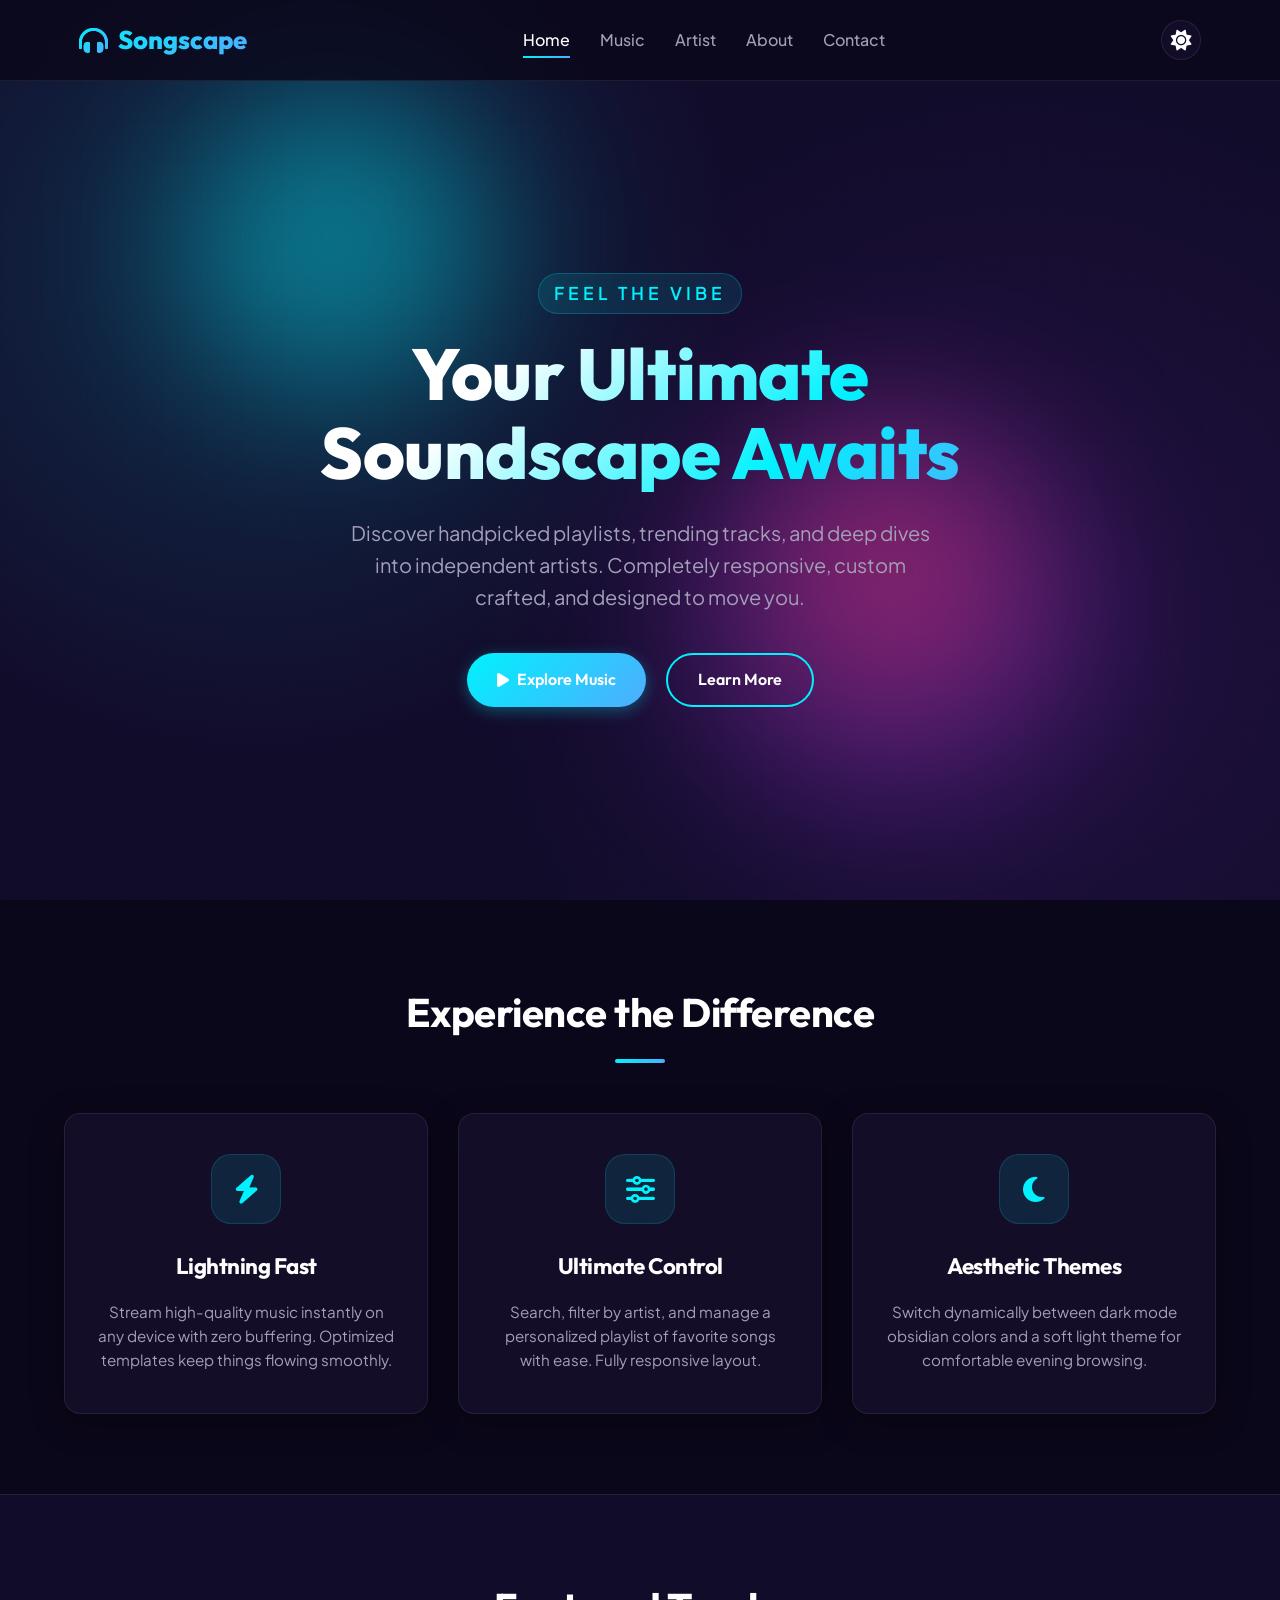
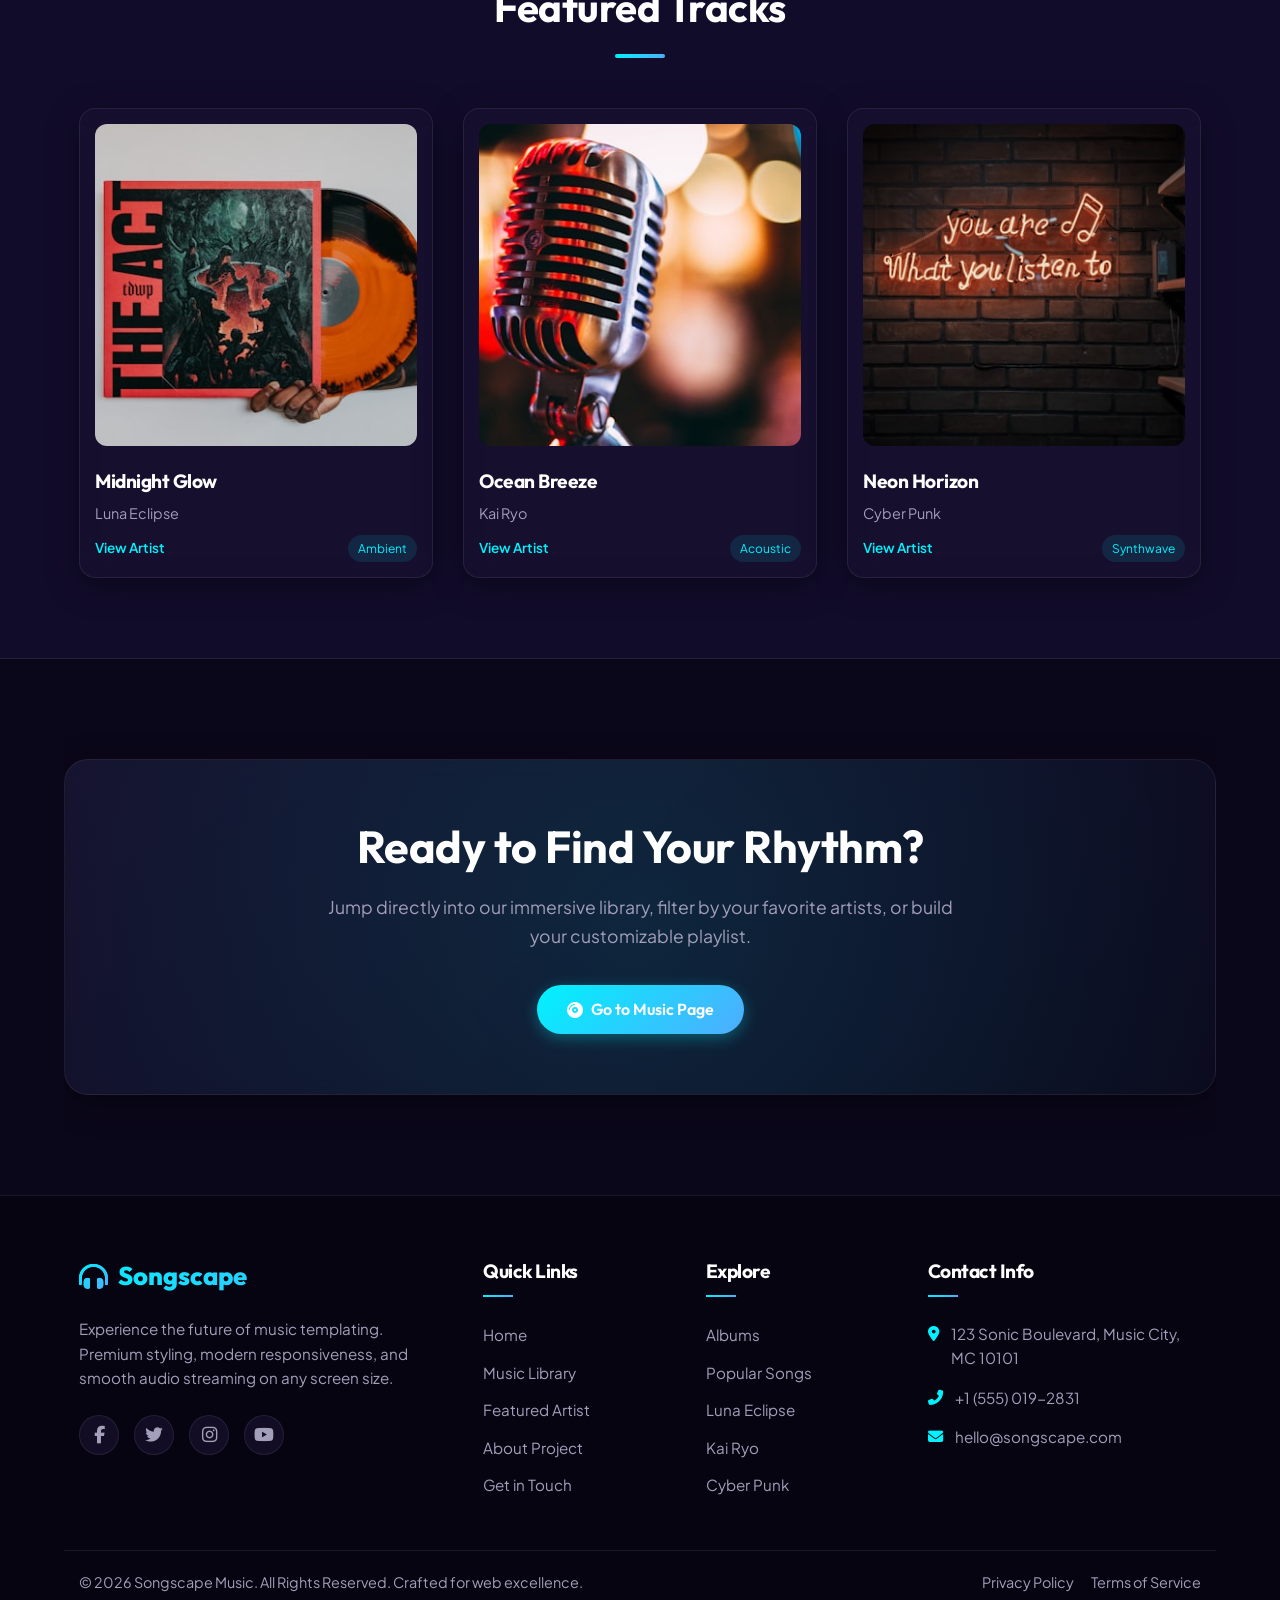
==== index.html @ e4492eaf "Initial Music Website" ====
<!DOCTYPE html>
<html lang="en" data-theme="dark">
<head>
    <meta charset="UTF-8">
    <meta name="viewport" content="width=device-width, initial-scale=1.0">
    <meta name="description" content="Welcome to Songscape - A premium responsive music website template. Explore popular songs, album details, and artist bios.">
    <title>Songscape - Discover Your Sound</title>
    <!-- Font Awesome for Icons -->
    <link rel="stylesheet" href="https://cdnjs.cloudflare.com/ajax/libs/font-awesome/6.4.0/css/all.min.css">
    <!-- Global CSS -->
    <link rel="stylesheet" href="css/style.css">
    <!-- Home Page CSS -->
    <link rel="stylesheet" href="css/home.css">
</head>
<body>

    <!-- Header Navbar -->
    <header>
        <div class="container nav-container">
            <a href="index.html" class="logo">
                <i class="fas fa-headphones-alt"></i>
                <span>Songscape</span>
            </a>
            
            <nav class="nav-menu">
                <a href="index.html" class="nav-link">Home</a>
                <a href="music.html" class="nav-link">Music</a>
                <a href="artist.html" class="nav-link">Artist</a>
                <a href="about.html" class="nav-link">About</a>
                <a href="contact.html" class="nav-link">Contact</a>
            </nav>

            <div class="nav-actions">
                <button id="theme-toggle" class="theme-toggle-btn" aria-label="Toggle theme">
                    <i class="fas fa-sun"></i>
                </button>
                <button class="hamburger" aria-label="Open navigation menu">
                    <i class="fas fa-bars"></i>
                </button>
            </div>
        </div>
    </header>

    <!-- Main Content -->
    <main>
        <!-- Hero Banner Section -->
        <section class="hero">
            <div class="hero-bg">
                <div class="floating-orb orb-1"></div>
                <div class="floating-orb orb-2"></div>
                <div class="floating-orb orb-3"></div>
            </div>
            
            <div class="container hero-content">
                <span class="hero-tagline">Feel the Vibe</span>
                <h1 class="hero-title">Your Ultimate Soundscape Awaits</h1>
                <p class="hero-description">
                    Discover handpicked playlists, trending tracks, and deep dives into independent artists. Completely responsive, custom crafted, and designed to move you.
                </p>
                <div class="hero-buttons">
                    <a href="music.html" class="btn btn-primary">
                        <i class="fas fa-play"></i> Explore Music
                    </a>
                    <a href="about.html" class="btn btn-secondary">Learn More</a>
                </div>
            </div>
        </section>

        <!-- Feature Highlights Section -->
        <section class="section container">
            <h2 class="section-title">Experience the Difference</h2>
            <div class="features-grid">
                <!-- Feature 1 -->
                <div class="feature-card glass-card">
                    <div class="feature-icon">
                        <i class="fas fa-bolt"></i>
                    </div>
                    <h3>Lightning Fast</h3>
                    <p>Stream high-quality music instantly on any device with zero buffering. Optimized templates keep things flowing smoothly.</p>
                </div>
                <!-- Feature 2 -->
                <div class="feature-card glass-card">
                    <div class="feature-icon">
                        <i class="fas fa-sliders-h"></i>
                    </div>
                    <h3>Ultimate Control</h3>
                    <p>Search, filter by artist, and manage a personalized playlist of favorite songs with ease. Fully responsive layout.</p>
                </div>
                <!-- Feature 3 -->
                <div class="feature-card glass-card">
                    <div class="feature-icon">
                        <i class="fas fa-moon"></i>
                    </div>
                    <h3>Aesthetic Themes</h3>
                    <p>Switch dynamically between dark mode obsidian colors and a soft light theme for comfortable evening browsing.</p>
                </div>
            </div>
        </section>

        <!-- Featured Tracks Section -->
        <section class="section" style="background-color: var(--bg-secondary); border-top: 1px solid var(--border-color); border-bottom: 1px solid var(--border-color);">
            <div class="container">
                <h2 class="section-title">Featured Tracks</h2>
                
                <div class="featured-music-grid">
                    <!-- Song Card 1 -->
                    <div class="featured-card glass-card">
                        <div class="featured-img-container">
                            <img src="images/covers/midnight_glow.jpg" alt="Midnight Glow" onerror="this.src='https://images.unsplash.com/photo-1614613535308-eb5fbd3d2c17?w=500&q=80'">
                            <div class="featured-overlay">
                                <a href="music.html?play=1" class="play-hover-btn" aria-label="Play song">
                                    <i class="fas fa-play"></i>
                                </a>
                            </div>
                        </div>
                        <div class="featured-info">
                            <h3>Midnight Glow</h3>
                            <p>Luna Eclipse</p>
                            <div class="featured-action">
                                <a href="artist.html?id=1" class="view-artist-btn">View Artist</a>
                                <span class="badge" style="background: rgba(var(--accent-rgb), 0.1); padding: 4px 10px; border-radius: 20px; font-size: 0.75rem; color: var(--accent);">Ambient</span>
                            </div>
                        </div>
                    </div>

                    <!-- Song Card 2 -->
                    <div class="featured-card glass-card">
                        <div class="featured-img-container">
                            <img src="images/covers/ocean_breeze.jpg" alt="Ocean Breeze" onerror="this.src='https://images.unsplash.com/photo-1511671782779-c97d3d27a1d4?w=500&q=80'">
                            <div class="featured-overlay">
                                <a href="music.html?play=2" class="play-hover-btn" aria-label="Play song">
                                    <i class="fas fa-play"></i>
                                </a>
                            </div>
                        </div>
                        <div class="featured-info">
                            <h3>Ocean Breeze</h3>
                            <p>Kai Ryo</p>
                            <div class="featured-action">
                                <a href="artist.html?id=2" class="view-artist-btn">View Artist</a>
                                <span class="badge" style="background: rgba(var(--accent-rgb), 0.1); padding: 4px 10px; border-radius: 20px; font-size: 0.75rem; color: var(--accent);">Acoustic</span>
                            </div>
                        </div>
                    </div>

                    <!-- Song Card 3 -->
                    <div class="featured-card glass-card">
                        <div class="featured-img-container">
                            <img src="images/covers/neon_horizon.jpg" alt="Neon Horizon" onerror="this.src='https://images.unsplash.com/photo-1508700115892-45ecd05ae2ad?w=500&q=80'">
                            <div class="featured-overlay">
                                <a href="music.html?play=3" class="play-hover-btn" aria-label="Play song">
                                    <i class="fas fa-play"></i>
                                </a>
                            </div>
                        </div>
                        <div class="featured-info">
                            <h3>Neon Horizon</h3>
                            <p>Cyber Punk</p>
                            <div class="featured-action">
                                <a href="artist.html?id=3" class="view-artist-btn">View Artist</a>
                                <span class="badge" style="background: rgba(var(--accent-rgb), 0.1); padding: 4px 10px; border-radius: 20px; font-size: 0.75rem; color: var(--accent);">Synthwave</span>
                            </div>
                        </div>
                    </div>
                </div>
            </div>
        </section>

        <!-- CTA Section -->
        <section class="section container cta">
            <div class="cta-card glass-card">
                <div class="cta-content">
                    <h2>Ready to Find Your Rhythm?</h2>
                    <p>Jump directly into our immersive library, filter by your favorite artists, or build your customizable playlist.</p>
                    <a href="music.html" class="btn btn-primary">
                        <i class="fas fa-compact-disc"></i> Go to Music Page
                    </a>
                </div>
            </div>
        </section>
    </main>

    <!-- Footer -->
    <footer>
        <div class="container footer-grid">
            <div class="footer-brand">
                <a href="index.html" class="logo">
                    <i class="fas fa-headphones-alt"></i>
                    <span>Songscape</span>
                </a>
                <p>Experience the future of music templating. Premium styling, modern responsiveness, and smooth audio streaming on any screen size.</p>
                <div class="footer-socials">
                    <a href="#" aria-label="Facebook"><i class="fab fa-facebook-f"></i></a>
                    <a href="#" aria-label="Twitter"><i class="fab fa-twitter"></i></a>
                    <a href="#" aria-label="Instagram"><i class="fab fa-instagram"></i></a>
                    <a href="#" aria-label="Youtube"><i class="fab fa-youtube"></i></a>
                </div>
            </div>
            
            <div class="footer-col">
                <h4>Quick Links</h4>
                <ul class="footer-links">
                    <li><a href="index.html">Home</a></li>
                    <li><a href="music.html">Music Library</a></li>
                    <li><a href="artist.html">Featured Artist</a></li>
                    <li><a href="about.html">About Project</a></li>
                    <li><a href="contact.html">Get in Touch</a></li>
                </ul>
            </div>

            <div class="footer-col">
                <h4>Explore</h4>
                <ul class="footer-links">
                    <li><a href="music.html">Albums</a></li>
                    <li><a href="music.html">Popular Songs</a></li>
                    <li><a href="artist.html?id=1">Luna Eclipse</a></li>
                    <li><a href="artist.html?id=2">Kai Ryo</a></li>
                    <li><a href="artist.html?id=3">Cyber Punk</a></li>
                </ul>
            </div>

            <div class="footer-col">
                <h4>Contact Info</h4>
                <ul class="footer-contact-info">
                    <li>
                        <i class="fas fa-map-marker-alt"></i>
                        <span>123 Sonic Boulevard, Music City, MC 10101</span>
                    </li>
                    <li>
                        <i class="fas fa-phone-alt"></i>
                        <span>+1 (555) 019-2831</span>
                    </li>
                    <li>
                        <i class="fas fa-envelope"></i>
                        <span>hello@songscape.com</span>
                    </li>
                </ul>
            </div>
        </div>

        <div class="container footer-bottom">
            <p>&copy; 2026 Songscape Music. All Rights Reserved. Crafted for web excellence.</p>
            <div class="footer-bottom-links">
                <a href="#" style="margin-right: 15px;">Privacy Policy</a>
                <a href="#">Terms of Service</a>
            </div>
        </div>
    </footer>

    <!-- Shared Main JavaScript -->
    <script src="js/main.js"></script>
</body>
</html>
---- css/style.css ----
@import url('https://fonts.googleapis.com/css2?family=Outfit:wght@300;400;500;600;700;800&family=Plus+Jakarta+Sans:wght@300;400;500;600;700&display=swap');

/* CSS Theme Variables */
:root {
    /* Dark Mode (Default) */
    --bg-primary: #0b071a;
    --bg-secondary: #120c2b;
    --bg-card: rgba(25, 17, 49, 0.65);
    --bg-card-hover: rgba(35, 25, 66, 0.85);
    --text-primary: #ffffff;
    --text-secondary: #a39eb9;
    --accent: #00f2fe;
    --accent-rgb: 0, 242, 254;
    --accent-hover: #4facfe;
    --accent-gradient: linear-gradient(135deg, #00f2fe 0%, #4facfe 100%);
    --card-shadow: 0 8px 32px 0 rgba(0, 0, 0, 0.4);
    --border-color: rgba(255, 255, 255, 0.08);
    --header-bg: rgba(11, 7, 26, 0.8);
    --footer-bg: #070412;
    --card-border-hover: rgba(0, 242, 254, 0.3);
    --font-heading: 'Outfit', sans-serif;
    --font-body: 'Plus Jakarta Sans', sans-serif;
    --heart-color: #ff3366;
    --transition: all 0.3s cubic-bezier(0.25, 0.8, 0.25, 1);
}

[data-theme="light"] {
    /* Light Mode */
    --bg-primary: #f5f4fa;
    --bg-secondary: #ffffff;
    --bg-card: rgba(25, 17, 49, 0.08);
    --bg-card-hover: rgba(25, 17, 49, 0.15);
    --text-primary: #120c2b;
    --text-secondary: #60597a;
    --accent: #7b2cbf;
    --accent-rgb: 123, 44, 191;
    --accent-hover: #9d4edd;
    --accent-gradient: linear-gradient(135deg, #7b2cbf 0%, #9d4edd 100%);
    --card-shadow: 0 8px 32px 0 rgba(123, 44, 191, 0.08);
    --border-color: rgba(123, 44, 191, 0.1);
    --header-bg: rgba(245, 244, 250, 0.8);
    --footer-bg: #e6e4f0;
    --card-border-hover: rgba(123, 44, 191, 0.3);
    --heart-color: #ff3366;
}

/* Base Resets */
* {
    margin: 0;
    padding: 0;
    box-sizing: border-box;
    scroll-behavior: smooth;
}

body {
    background-color: var(--bg-primary);
    color: var(--text-primary);
    font-family: var(--font-body);
    line-height: 1.6;
    overflow-x: hidden;
    transition: background-color 0.4s, color 0.4s;
    min-height: 100vh;
    display: flex;
    flex-direction: column;
}

h1, h2, h3, h4, h5, h6 {
    font-family: var(--font-heading);
    font-weight: 700;
    letter-spacing: -0.5px;
    color: var(--text-primary);
}

a {
    color: inherit;
    text-decoration: none;
    transition: var(--transition);
}

img {
    max-width: 100%;
    height: auto;
    display: block;
}

ul {
    list-style: none;
}

/* Scrollbar Customization */
::-webkit-scrollbar {
    width: 8px;
}
::-webkit-scrollbar-track {
    background: var(--bg-primary);
}
::-webkit-scrollbar-thumb {
    background: var(--bg-card-hover);
    border-radius: 4px;
}
::-webkit-scrollbar-thumb:hover {
    background: var(--accent);
}

/* Common Layout Components */
.container {
    width: 90%;
    max-width: 1200px;
    margin: 0 auto;
    padding: 0 15px;
}

.section {
    padding: 80px 0;
}

.section-title {
    text-align: center;
    font-size: 2.5rem;
    margin-bottom: 50px;
    position: relative;
}

.section-title::after {
    content: '';
    display: block;
    width: 50px;
    height: 4px;
    background: var(--accent-gradient);
    margin: 15px auto 0;
    border-radius: 2px;
}

/* Buttons */
.btn {
    display: inline-flex;
    align-items: center;
    justify-content: center;
    padding: 12px 30px;
    border-radius: 30px;
    font-family: var(--font-heading);
    font-weight: 600;
    cursor: pointer;
    transition: var(--transition);
    border: none;
    font-size: 1rem;
    gap: 8px;
}

.btn-primary {
    background: var(--accent-gradient);
    color: #ffffff;
    box-shadow: 0 4px 15px rgba(var(--accent-rgb), 0.3);
}

.btn-primary:hover {
    transform: translateY(-3px);
    box-shadow: 0 6px 20px rgba(var(--accent-rgb), 0.5);
}

.btn-secondary {
    background: transparent;
    border: 2px solid var(--accent);
    color: var(--text-primary);
}

.btn-secondary:hover {
    background: var(--accent-gradient);
    color: #ffffff;
    border-color: transparent;
    transform: translateY(-3px);
}

.btn-icon {
    width: 45px;
    height: 45px;
    border-radius: 50%;
    display: inline-flex;
    align-items: center;
    justify-content: center;
    background: var(--bg-card);
    border: 1px solid var(--border-color);
    color: var(--text-primary);
    cursor: pointer;
    transition: var(--transition);
}

.btn-icon:hover {
    background: var(--accent-gradient);
    color: #ffffff;
    transform: scale(1.1);
    border-color: transparent;
}

/* Glass Card */
.glass-card {
    background: var(--bg-card);
    backdrop-filter: blur(12px);
    -webkit-backdrop-filter: blur(12px);
    border: 1px solid var(--border-color);
    border-radius: 16px;
    box-shadow: var(--card-shadow);
    transition: var(--transition);
}

.glass-card:hover {
    background: var(--bg-card-hover);
    border-color: var(--card-border-hover);
}

/* Navigation Header */
header {
    position: fixed;
    top: 0;
    left: 0;
    width: 100%;
    z-index: 1000;
    background: var(--header-bg);
    backdrop-filter: blur(12px);
    -webkit-backdrop-filter: blur(12px);
    border-bottom: 1px solid var(--border-color);
    transition: var(--transition);
}

.nav-container {
    display: flex;
    justify-content: space-between;
    align-items: center;
    height: 80px;
}

.logo {
    display: flex;
    align-items: center;
    gap: 10px;
    font-size: 1.6rem;
    font-weight: 800;
    font-family: var(--font-heading);
    background: var(--accent-gradient);
    -webkit-background-clip: text;
    -webkit-text-fill-color: transparent;
}

.logo i {
    background: var(--accent-gradient);
    -webkit-background-clip: text;
    -webkit-text-fill-color: transparent;
    font-size: 1.8rem;
}

.nav-menu {
    display: flex;
    align-items: center;
    gap: 30px;
}

.nav-link {
    font-weight: 500;
    font-size: 1rem;
    position: relative;
    padding: 5px 0;
    color: var(--text-secondary);
}

.nav-link:hover, .nav-link.active {
    color: var(--text-primary);
}

.nav-link::after {
    content: '';
    position: absolute;
    width: 0;
    height: 2px;
    bottom: 0;
    left: 0;
    background: var(--accent-gradient);
    transition: var(--transition);
}

.nav-link:hover::after, .nav-link.active::after {
    width: 100%;
}

.nav-actions {
    display: flex;
    align-items: center;
    gap: 15px;
}

/* Dark/Light Toggle */
.theme-toggle-btn {
    background: none;
    border: none;
    cursor: pointer;
    font-size: 1.3rem;
    color: var(--text-primary);
    width: 40px;
    height: 40px;
    border-radius: 50%;
    display: flex;
    align-items: center;
    justify-content: center;
    transition: var(--transition);
    background: var(--bg-card);
    border: 1px solid var(--border-color);
}

.theme-toggle-btn:hover {
    background: var(--bg-card-hover);
    color: var(--accent);
    transform: rotate(30deg);
}

/* Mobile Hamburger Menu */
.hamburger {
    display: none;
    cursor: pointer;
    background: none;
    border: none;
    font-size: 1.5rem;
    color: var(--text-primary);
    width: 40px;
    height: 40px;
    align-items: center;
    justify-content: center;
}

/* Footer styling */
footer {
    background-color: var(--footer-bg);
    border-top: 1px solid var(--border-color);
    padding: 60px 0 20px;
    margin-top: auto;
}

.footer-grid {
    display: grid;
    grid-template-columns: 2fr 1fr 1fr 1.5fr;
    gap: 40px;
    margin-bottom: 40px;
}

.footer-brand .logo {
    margin-bottom: 20px;
}

.footer-brand p {
    color: var(--text-secondary);
    font-size: 0.95rem;
    margin-bottom: 25px;
}

.footer-socials {
    display: flex;
    gap: 15px;
}

.footer-socials a {
    width: 40px;
    height: 40px;
    border-radius: 50%;
    background-color: var(--bg-card);
    border: 1px solid var(--border-color);
    display: flex;
    align-items: center;
    justify-content: center;
    color: var(--text-secondary);
    font-size: 1.1rem;
}

.footer-socials a:hover {
    background: var(--accent-gradient);
    color: #ffffff;
    border-color: transparent;
    transform: translateY(-3px);
}

.footer-col h4 {
    font-size: 1.2rem;
    margin-bottom: 25px;
    position: relative;
    padding-bottom: 10px;
}

.footer-col h4::after {
    content: '';
    position: absolute;
    left: 0;
    bottom: 0;
    width: 30px;
    height: 2px;
    background: var(--accent-gradient);
}

.footer-links li {
    margin-bottom: 12px;
}

.footer-links a {
    color: var(--text-secondary);
    font-size: 0.95rem;
}

.footer-links a:hover {
    color: var(--accent);
    padding-left: 5px;
}

.footer-contact-info li {
    display: flex;
    align-items: flex-start;
    gap: 12px;
    margin-bottom: 15px;
    color: var(--text-secondary);
    font-size: 0.95rem;
}

.footer-contact-info i {
    color: var(--accent);
    margin-top: 4px;
}

.footer-bottom {
    border-top: 1px solid var(--border-color);
    padding-top: 20px;
    display: flex;
    justify-content: space-between;
    align-items: center;
    color: var(--text-secondary);
    font-size: 0.9rem;
    flex-wrap: wrap;
    gap: 15px;
}

/* Toast System */
#toast-container {
    position: fixed;
    top: 100px;
    right: 20px;
    z-index: 9999;
    display: flex;
    flex-direction: column;
    gap: 10px;
    pointer-events: none;
}

.toast {
    background: var(--bg-card);
    backdrop-filter: blur(12px);
    -webkit-backdrop-filter: blur(12px);
    color: var(--text-primary);
    padding: 15px 25px;
    border-radius: 8px;
    box-shadow: 0 5px 15px rgba(0, 0, 0, 0.2);
    border-left: 4px solid var(--accent);
    display: flex;
    align-items: center;
    gap: 12px;
    min-width: 280px;
    max-width: 400px;
    animation: slideIn 0.3s cubic-bezier(0.25, 0.8, 0.25, 1) forwards;
    pointer-events: auto;
}

.toast.success {
    border-left-color: #2ec4b6;
}

.toast.success i {
    color: #2ec4b6;
}

.toast.error {
    border-left-color: #e71d36;
}

.toast.error i {
    color: #e71d36;
}

.toast.info {
    border-left-color: #00f2fe;
}

.toast.info i {
    color: #00f2fe;
}

.toast.hide {
    animation: slideOut 0.3s cubic-bezier(0.25, 0.8, 0.25, 1) forwards;
}

/* Animations */
@keyframes slideIn {
    from {
        transform: translateX(120%);
        opacity: 0;
    }
    to {
        transform: translateX(0);
        opacity: 1;
    }
}

@keyframes slideOut {
    from {
        transform: translateX(0);
        opacity: 1;
    }
    to {
        transform: translateX(120%);
        opacity: 0;
    }
}

/* Responsive Breakpoints */
@media (max-width: 992px) {
    .footer-grid {
        grid-template-columns: 1fr 1fr;
    }
    .section-title {
        font-size: 2.2rem;
    }
}

@media (max-width: 768px) {
    header {
        height: 70px;
    }
    .nav-container {
        height: 70px;
    }
    .hamburger {
        display: flex;
    }
    .nav-menu {
        position: fixed;
        top: 70px;
        left: -100%;
        width: 100%;
        height: calc(100vh - 70px);
        background: var(--bg-primary);
        flex-direction: column;
        align-items: center;
        justify-content: center;
        gap: 40px;
        transition: var(--transition);
        z-index: 999;
        border-top: 1px solid var(--border-color);
        padding-bottom: 80px;
    }
    .nav-menu.active {
        left: 0;
    }
    .nav-link {
        font-size: 1.3rem;
    }
    .footer-grid {
        grid-template-columns: 1fr;
        gap: 30px;
    }
    .footer-bottom {
        flex-direction: column;
        text-align: center;
    }
}
---- css/home.css ----
/* Hero Section styling */
.hero {
    position: relative;
    height: 100vh;
    min-height: 600px;
    display: flex;
    align-items: center;
    justify-content: center;
    text-align: center;
    overflow: hidden;
    padding-top: 80px;
}

/* Styled Background with floating glowing circles */
.hero-bg {
    position: absolute;
    top: 0;
    left: 0;
    width: 100%;
    height: 100%;
    background: radial-gradient(circle at 20% 30%, rgba(0, 242, 254, 0.15) 0%, transparent 40%),
                radial-gradient(circle at 80% 70%, rgba(123, 44, 191, 0.15) 0%, transparent 45%),
                var(--bg-secondary);
    z-index: 1;
    overflow: hidden;
}

[data-theme="light"] .hero-bg {
    background: radial-gradient(circle at 20% 30%, rgba(123, 44, 191, 0.08) 0%, transparent 40%),
                radial-gradient(circle at 80% 70%, rgba(0, 242, 254, 0.05) 0%, transparent 45%),
                var(--bg-secondary);
}

.hero-bg::before {
    content: '';
    position: absolute;
    top: 0;
    left: 0;
    width: 100%;
    height: 100%;
    background-image: linear-gradient(rgba(11, 7, 26, 0.1) 1px, transparent 1px),
                      linear-gradient(90deg, rgba(11, 7, 26, 0.1) 1px, transparent 1px);
    background-size: 40px 40px;
    opacity: 0.3;
}

.floating-orb {
    position: absolute;
    border-radius: 50%;
    filter: blur(80px);
    opacity: 0.4;
    z-index: 2;
    animation: floatingOrb 25s infinite alternate ease-in-out;
}

.orb-1 {
    width: 300px;
    height: 300px;
    background: #00f2fe;
    top: 10%;
    left: 15%;
    animation-delay: 0s;
}

.orb-2 {
    width: 400px;
    height: 400px;
    background: #7b2cbf;
    bottom: 10%;
    right: 15%;
    animation-delay: -5s;
}

.orb-3 {
    width: 250px;
    height: 250px;
    background: #ff3366;
    top: 50%;
    left: 60%;
    animation-delay: -10s;
}

@keyframes floatingOrb {
    0% {
        transform: translate(0, 0) scale(1);
    }
    50% {
        transform: translate(50px, -80px) scale(1.2);
    }
    100% {
        transform: translate(-30px, 40px) scale(0.9);
    }
}

.hero-content {
    position: relative;
    z-index: 10;
    max-width: 800px;
    padding: 0 20px;
}

.hero-tagline {
    font-size: 1.1rem;
    font-weight: 600;
    text-transform: uppercase;
    letter-spacing: 4px;
    color: var(--accent);
    margin-bottom: 20px;
    display: inline-block;
    padding: 5px 15px;
    background: rgba(var(--accent-rgb), 0.1);
    border-radius: 20px;
    border: 1px solid rgba(var(--accent-rgb), 0.2);
}

.hero-title {
    font-size: 4.5rem;
    font-weight: 800;
    line-height: 1.1;
    margin-bottom: 25px;
    background: linear-gradient(135deg, #ffffff 30%, var(--accent) 70%, var(--accent-hover) 100%);
    -webkit-background-clip: text;
    -webkit-text-fill-color: transparent;
}

[data-theme="light"] .hero-title {
    background: linear-gradient(135deg, var(--text-primary) 30%, var(--accent) 70%, var(--accent-hover) 100%);
    -webkit-background-clip: text;
    -webkit-text-fill-color: transparent;
}

.hero-description {
    font-size: 1.25rem;
    color: var(--text-secondary);
    margin-bottom: 40px;
    max-width: 600px;
    margin-left: auto;
    margin-right: auto;
}

.hero-buttons {
    display: flex;
    justify-content: center;
    gap: 20px;
}

/* Feature Showcase section */
.features-grid {
    display: grid;
    grid-template-columns: repeat(auto-fit, minmax(280px, 1fr));
    gap: 30px;
    margin-top: 20px;
}

.feature-card {
    padding: 40px 30px;
    text-align: center;
    height: 100%;
}

.feature-icon {
    width: 70px;
    height: 70px;
    border-radius: 20px;
    background: rgba(var(--accent-rgb), 0.1);
    border: 1px solid rgba(var(--accent-rgb), 0.15);
    color: var(--accent);
    display: inline-flex;
    align-items: center;
    justify-content: center;
    font-size: 1.8rem;
    margin-bottom: 25px;
    transition: var(--transition);
}

.feature-card:hover .feature-icon {
    transform: scale(1.1) rotate(10deg);
    background: var(--accent-gradient);
    color: #ffffff;
    border-color: transparent;
}

.feature-card h3 {
    font-size: 1.4rem;
    margin-bottom: 15px;
}

.feature-card p {
    color: var(--text-secondary);
    font-size: 0.95rem;
}

/* Featured Music section */
.featured-music-grid {
    display: grid;
    grid-template-columns: repeat(auto-fit, minmax(240px, 1fr));
    gap: 30px;
}

.featured-card {
    position: relative;
    border-radius: 16px;
    overflow: hidden;
    padding: 15px;
}

.featured-img-container {
    position: relative;
    border-radius: 12px;
    overflow: hidden;
    aspect-ratio: 1;
    margin-bottom: 20px;
}

.featured-img-container img {
    width: 100%;
    height: 100%;
    object-fit: cover;
    transition: var(--transition);
}

.featured-card:hover .featured-img-container img {
    transform: scale(1.08);
}

.featured-overlay {
    position: absolute;
    top: 0;
    left: 0;
    width: 100%;
    height: 100%;
    background: rgba(0, 0, 0, 0.5);
    display: flex;
    align-items: center;
    justify-content: center;
    opacity: 0;
    transition: var(--transition);
}

.featured-card:hover .featured-overlay {
    opacity: 1;
}

.play-hover-btn {
    width: 55px;
    height: 55px;
    border-radius: 50%;
    background: var(--accent-gradient);
    color: #ffffff;
    display: flex;
    align-items: center;
    justify-content: center;
    font-size: 1.3rem;
    box-shadow: 0 4px 15px rgba(var(--accent-rgb), 0.4);
    transform: scale(0.8);
    transition: var(--transition);
    border: none;
    cursor: pointer;
}

.featured-card:hover .play-hover-btn {
    transform: scale(1);
}

.play-hover-btn:hover {
    transform: scale(1.1);
}

.featured-info h3 {
    font-size: 1.2rem;
    margin-bottom: 5px;
    white-space: nowrap;
    overflow: hidden;
    text-overflow: ellipsis;
}

.featured-info p {
    color: var(--text-secondary);
    font-size: 0.9rem;
    margin-bottom: 10px;
}

.featured-action {
    display: flex;
    justify-content: space-between;
    align-items: center;
}

.featured-action .view-artist-btn {
    font-size: 0.85rem;
    color: var(--accent);
    font-weight: 600;
}

.featured-action .view-artist-btn:hover {
    color: var(--text-primary);
}

/* Call to Action CTA section */
.cta {
    position: relative;
    padding: 100px 0;
    overflow: hidden;
    text-align: center;
}

.cta-card {
    padding: 60px 40px;
    border-radius: 24px;
    background: linear-gradient(135deg, rgba(25, 17, 49, 0.8) 0%, rgba(11, 7, 26, 0.9) 100%);
    position: relative;
    overflow: hidden;
}

[data-theme="light"] .cta-card {
    background: linear-gradient(135deg, rgba(255, 255, 255, 0.9) 0%, rgba(245, 244, 250, 0.95) 100%);
}

.cta-card::before {
    content: '';
    position: absolute;
    top: -50%;
    left: -50%;
    width: 200%;
    height: 200%;
    background: radial-gradient(circle, rgba(var(--accent-rgb), 0.12) 0%, transparent 60%);
    pointer-events: none;
}

.cta-content {
    position: relative;
    z-index: 10;
    max-width: 650px;
    margin: 0 auto;
}

.cta-content h2 {
    font-size: 2.8rem;
    margin-bottom: 20px;
    line-height: 1.2;
}

.cta-content p {
    color: var(--text-secondary);
    font-size: 1.1rem;
    margin-bottom: 35px;
}

/* Responsive adjustments for Home Page */
@media (max-width: 768px) {
    .hero-title {
        font-size: 3rem;
    }
    .hero-description {
        font-size: 1.1rem;
    }
    .hero-buttons {
        flex-direction: column;
        gap: 15px;
        align-items: center;
        width: 100%;
        max-width: 300px;
        margin: 0 auto;
    }
    .hero-buttons .btn {
        width: 100%;
    }
    .cta-content h2 {
        font-size: 2.2rem;
    }
}
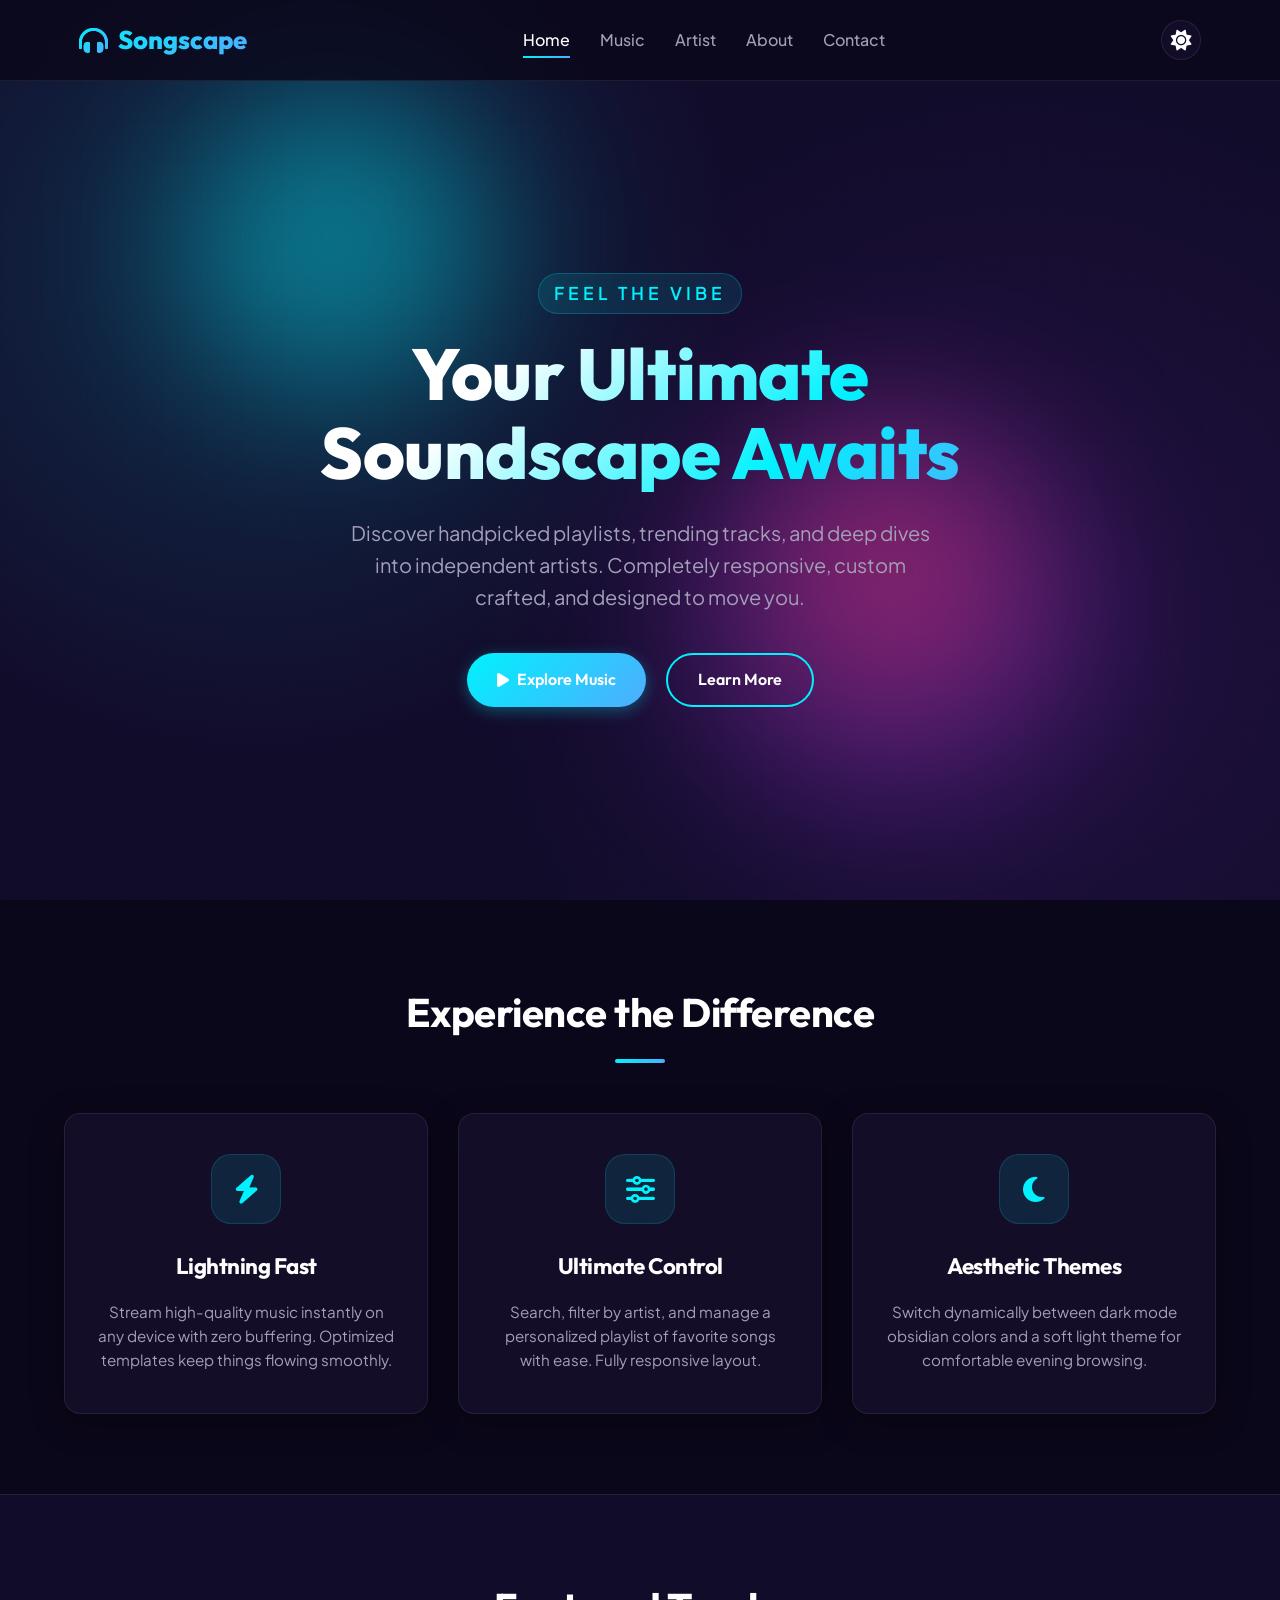
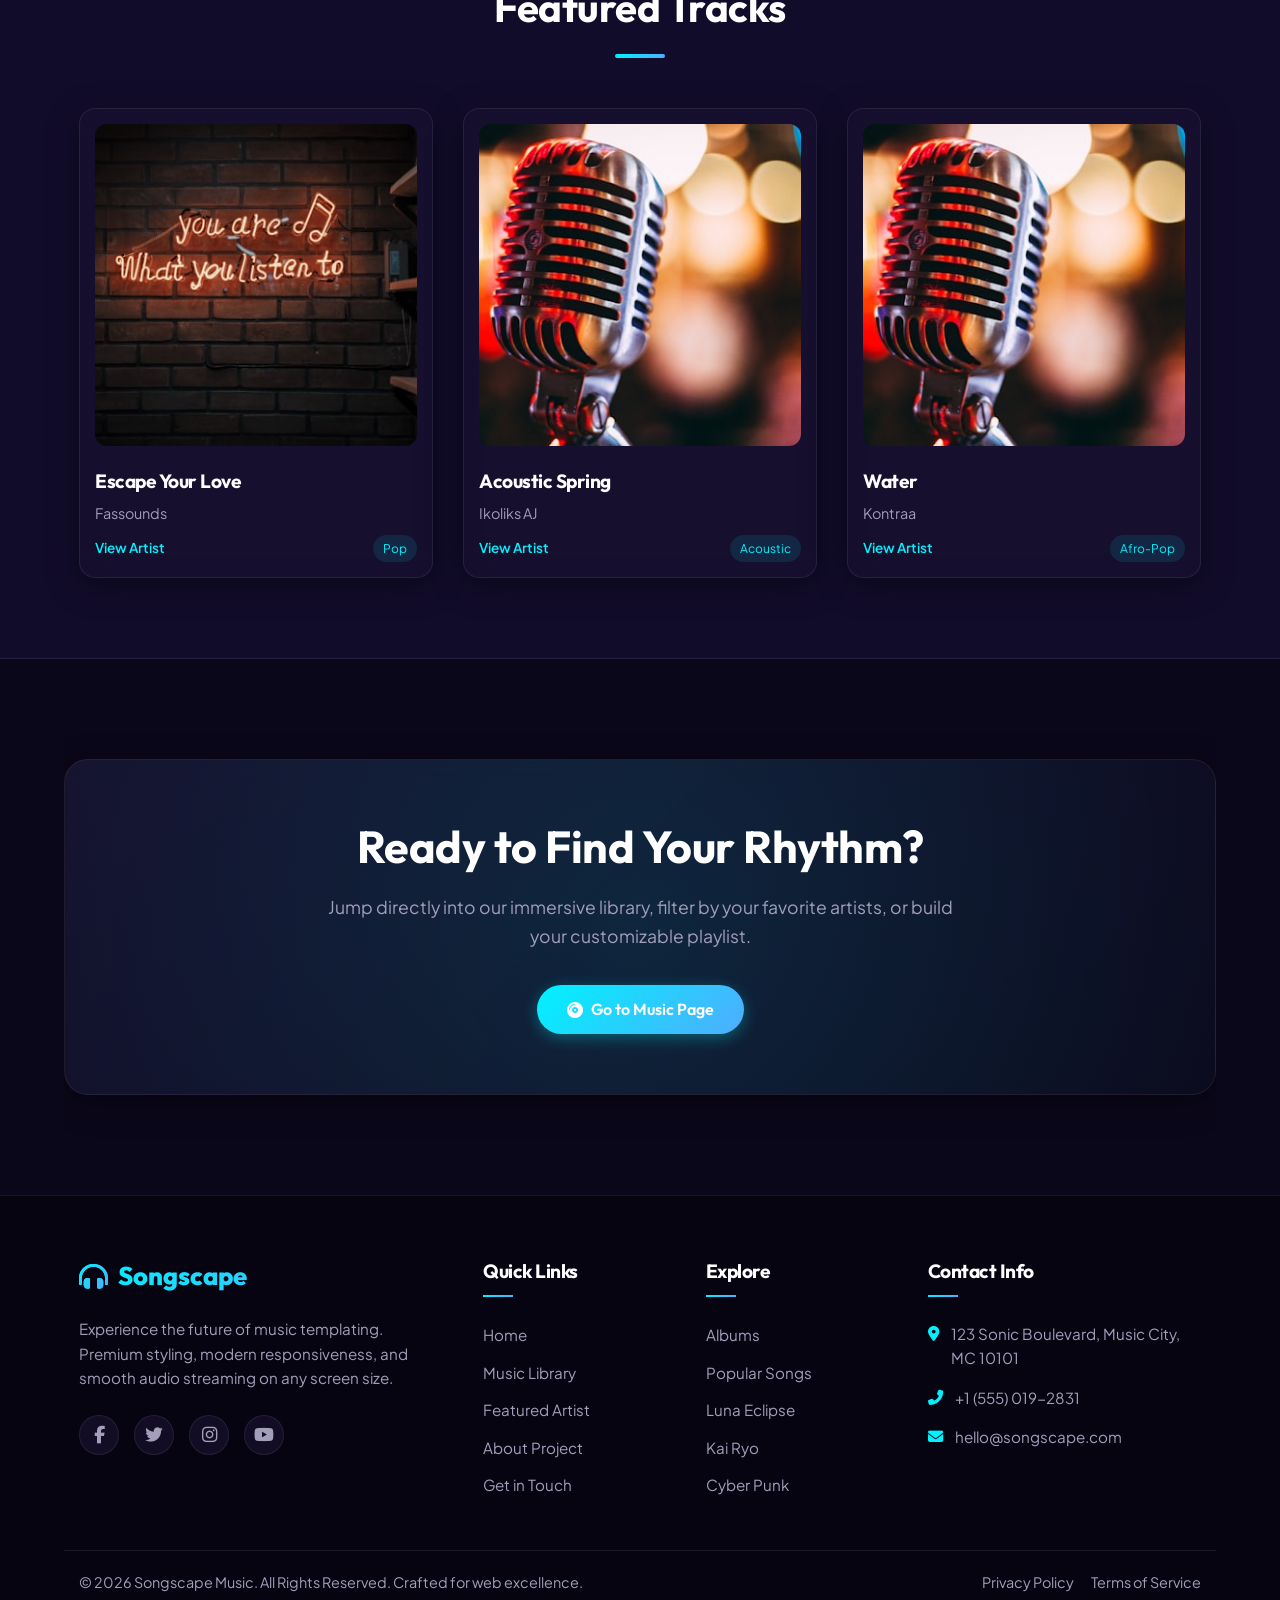
==== commit 2753cade: "music updated" ====
--- a/index.html
+++ b/index.html
@@ -106,7 +106,7 @@
                     <!-- Song Card 1 -->
                     <div class="featured-card glass-card">
                         <div class="featured-img-container">
-                            <img src="images/covers/midnight_glow.jpg" alt="Midnight Glow" onerror="this.src='https://images.unsplash.com/photo-1614613535308-eb5fbd3d2c17?w=500&q=80'">
+                            <img src="images/covers/retro_drive.jpg" alt="Escape Your Love" onerror="this.src='https://images.unsplash.com/photo-1614613535308-eb5fbd3d2c17?w=500&q=80'">
                             <div class="featured-overlay">
                                 <a href="music.html?play=1" class="play-hover-btn" aria-label="Play song">
                                     <i class="fas fa-play"></i>
@@ -114,11 +114,11 @@
                             </div>
                         </div>
                         <div class="featured-info">
-                            <h3>Midnight Glow</h3>
-                            <p>Luna Eclipse</p>
+                            <h3>Escape Your Love</h3>
+                            <p>Fassounds</p>
                             <div class="featured-action">
                                 <a href="artist.html?id=1" class="view-artist-btn">View Artist</a>
-                                <span class="badge" style="background: rgba(var(--accent-rgb), 0.1); padding: 4px 10px; border-radius: 20px; font-size: 0.75rem; color: var(--accent);">Ambient</span>
+                                <span class="badge" style="background: rgba(var(--accent-rgb), 0.1); padding: 4px 10px; border-radius: 20px; font-size: 0.75rem; color: var(--accent);">Pop</span>
                             </div>
                         </div>
                     </div>
@@ -126,7 +126,7 @@
                     <!-- Song Card 2 -->
                     <div class="featured-card glass-card">
                         <div class="featured-img-container">
-                            <img src="images/covers/ocean_breeze.jpg" alt="Ocean Breeze" onerror="this.src='https://images.unsplash.com/photo-1511671782779-c97d3d27a1d4?w=500&q=80'">
+                            <img src="images/covers/acoustic_whispers.jpg" alt="Acoustic Spring" onerror="this.src='https://images.unsplash.com/photo-1511671782779-c97d3d27a1d4?w=500&q=80'">
                             <div class="featured-overlay">
                                 <a href="music.html?play=2" class="play-hover-btn" aria-label="Play song">
                                     <i class="fas fa-play"></i>
@@ -134,8 +134,8 @@
                             </div>
                         </div>
                         <div class="featured-info">
-                            <h3>Ocean Breeze</h3>
-                            <p>Kai Ryo</p>
+                            <h3>Acoustic Spring</h3>
+                            <p>Ikoliks AJ</p>
                             <div class="featured-action">
                                 <a href="artist.html?id=2" class="view-artist-btn">View Artist</a>
                                 <span class="badge" style="background: rgba(var(--accent-rgb), 0.1); padding: 4px 10px; border-radius: 20px; font-size: 0.75rem; color: var(--accent);">Acoustic</span>
@@ -146,7 +146,7 @@
                     <!-- Song Card 3 -->
                     <div class="featured-card glass-card">
                         <div class="featured-img-container">
-                            <img src="images/covers/neon_horizon.jpg" alt="Neon Horizon" onerror="this.src='https://images.unsplash.com/photo-1508700115892-45ecd05ae2ad?w=500&q=80'">
+                            <img src="images/covers/ocean_breeze.jpg" alt="Water" onerror="this.src='https://images.unsplash.com/photo-1508700115892-45ecd05ae2ad?w=500&q=80'">
                             <div class="featured-overlay">
                                 <a href="music.html?play=3" class="play-hover-btn" aria-label="Play song">
                                     <i class="fas fa-play"></i>
@@ -154,11 +154,11 @@
                             </div>
                         </div>
                         <div class="featured-info">
-                            <h3>Neon Horizon</h3>
-                            <p>Cyber Punk</p>
+                            <h3>Water</h3>
+                            <p>Kontraa</p>
                             <div class="featured-action">
                                 <a href="artist.html?id=3" class="view-artist-btn">View Artist</a>
-                                <span class="badge" style="background: rgba(var(--accent-rgb), 0.1); padding: 4px 10px; border-radius: 20px; font-size: 0.75rem; color: var(--accent);">Synthwave</span>
+                                <span class="badge" style="background: rgba(var(--accent-rgb), 0.1); padding: 4px 10px; border-radius: 20px; font-size: 0.75rem; color: var(--accent);">Afro-Pop</span>
                             </div>
                         </div>
                     </div>
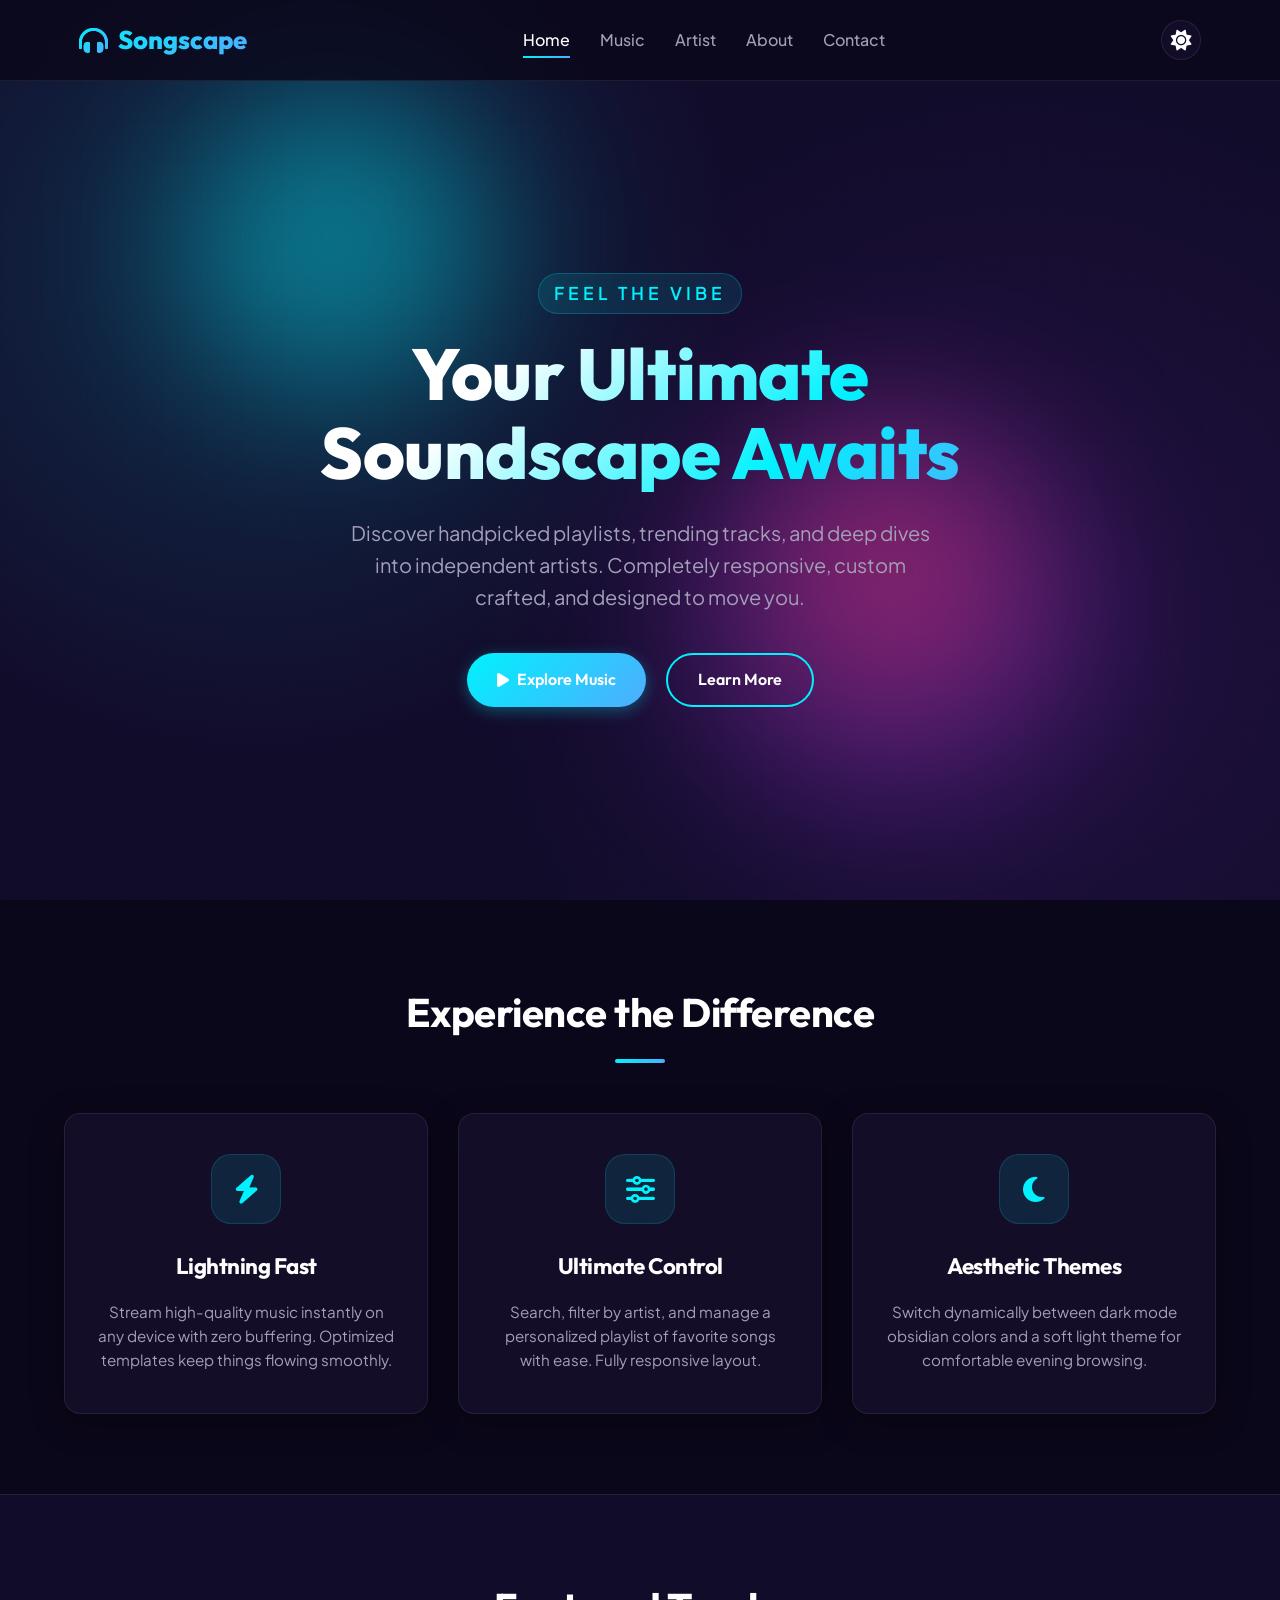
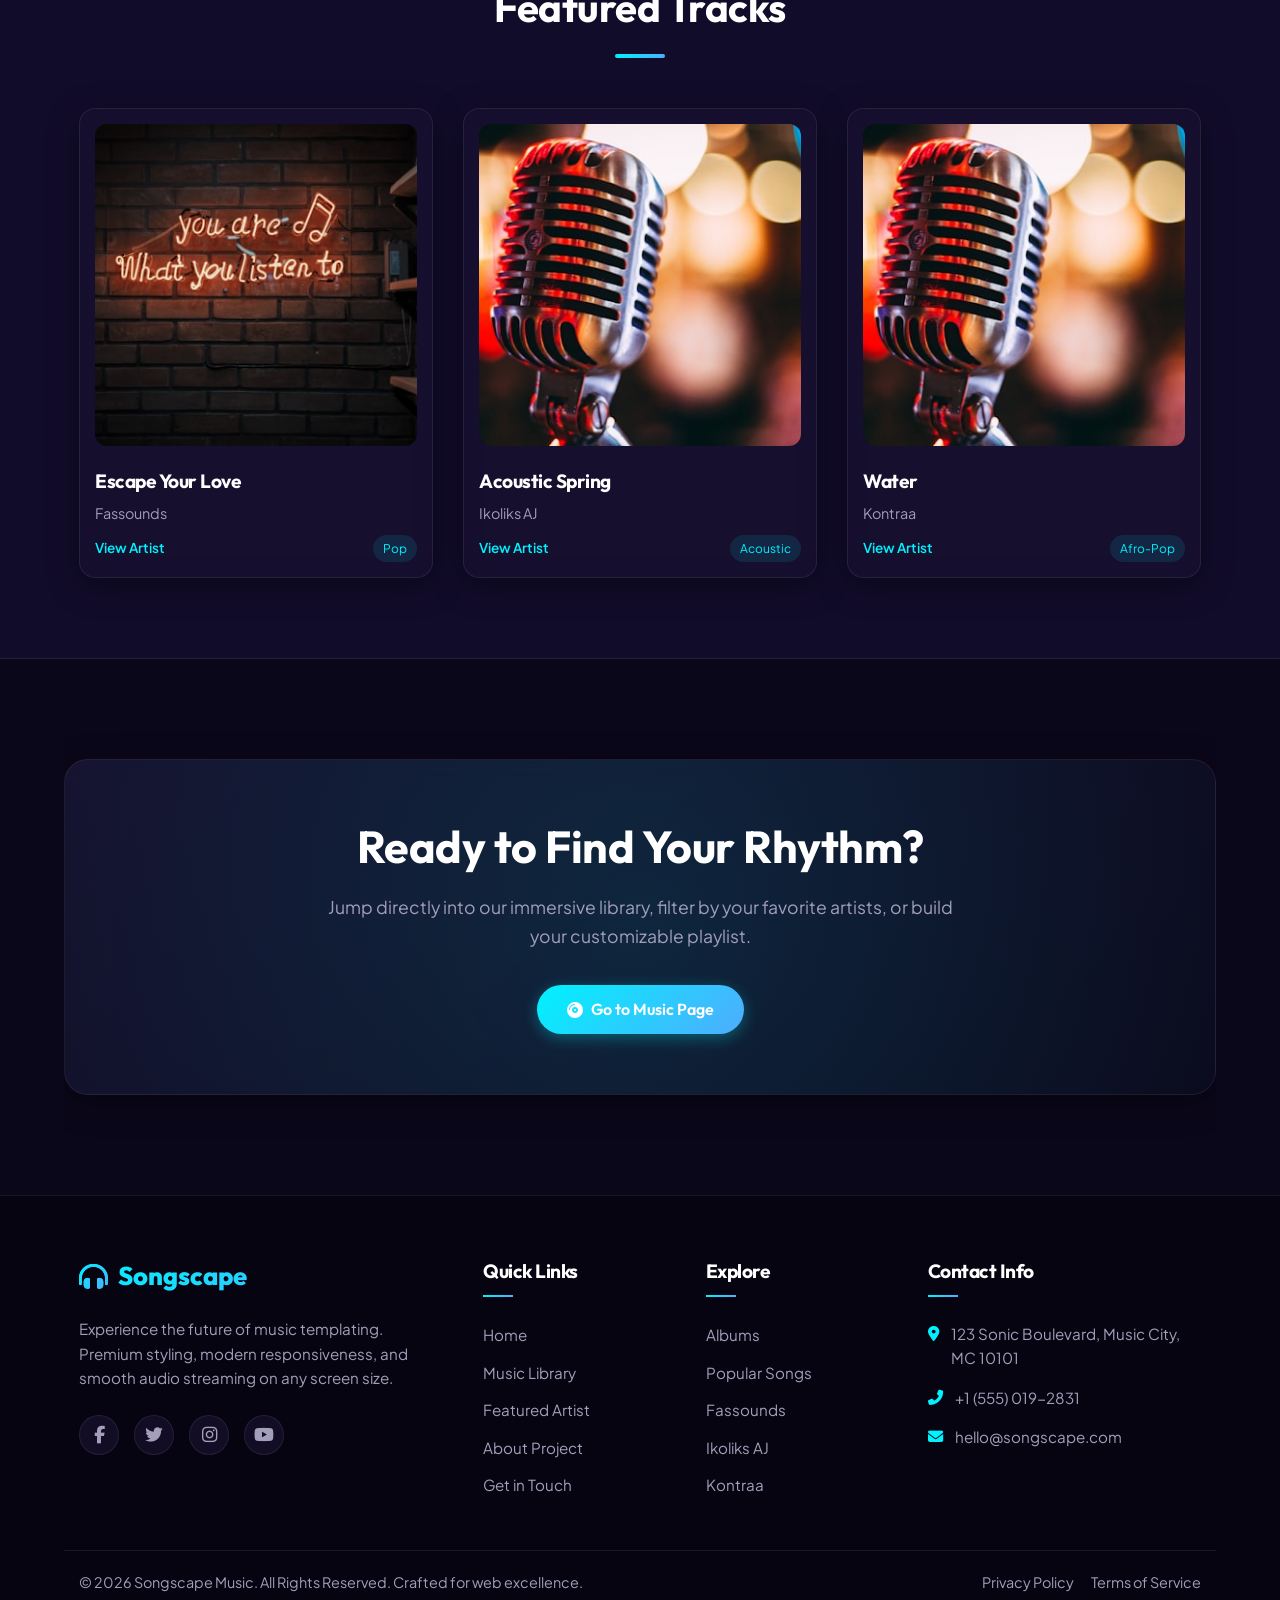
==== commit f6c39450: "artist page updates" ====
--- a/index.html
+++ b/index.html
@@ -213,9 +213,9 @@
                 <ul class="footer-links">
                     <li><a href="music.html">Albums</a></li>
                     <li><a href="music.html">Popular Songs</a></li>
-                    <li><a href="artist.html?id=1">Luna Eclipse</a></li>
-                    <li><a href="artist.html?id=2">Kai Ryo</a></li>
-                    <li><a href="artist.html?id=3">Cyber Punk</a></li>
+                    <li><a href="artist.html?id=1">Fassounds</a></li>
+                    <li><a href="artist.html?id=2">Ikoliks AJ</a></li>
+                    <li><a href="artist.html?id=3">Kontraa</a></li>
                 </ul>
             </div>
 
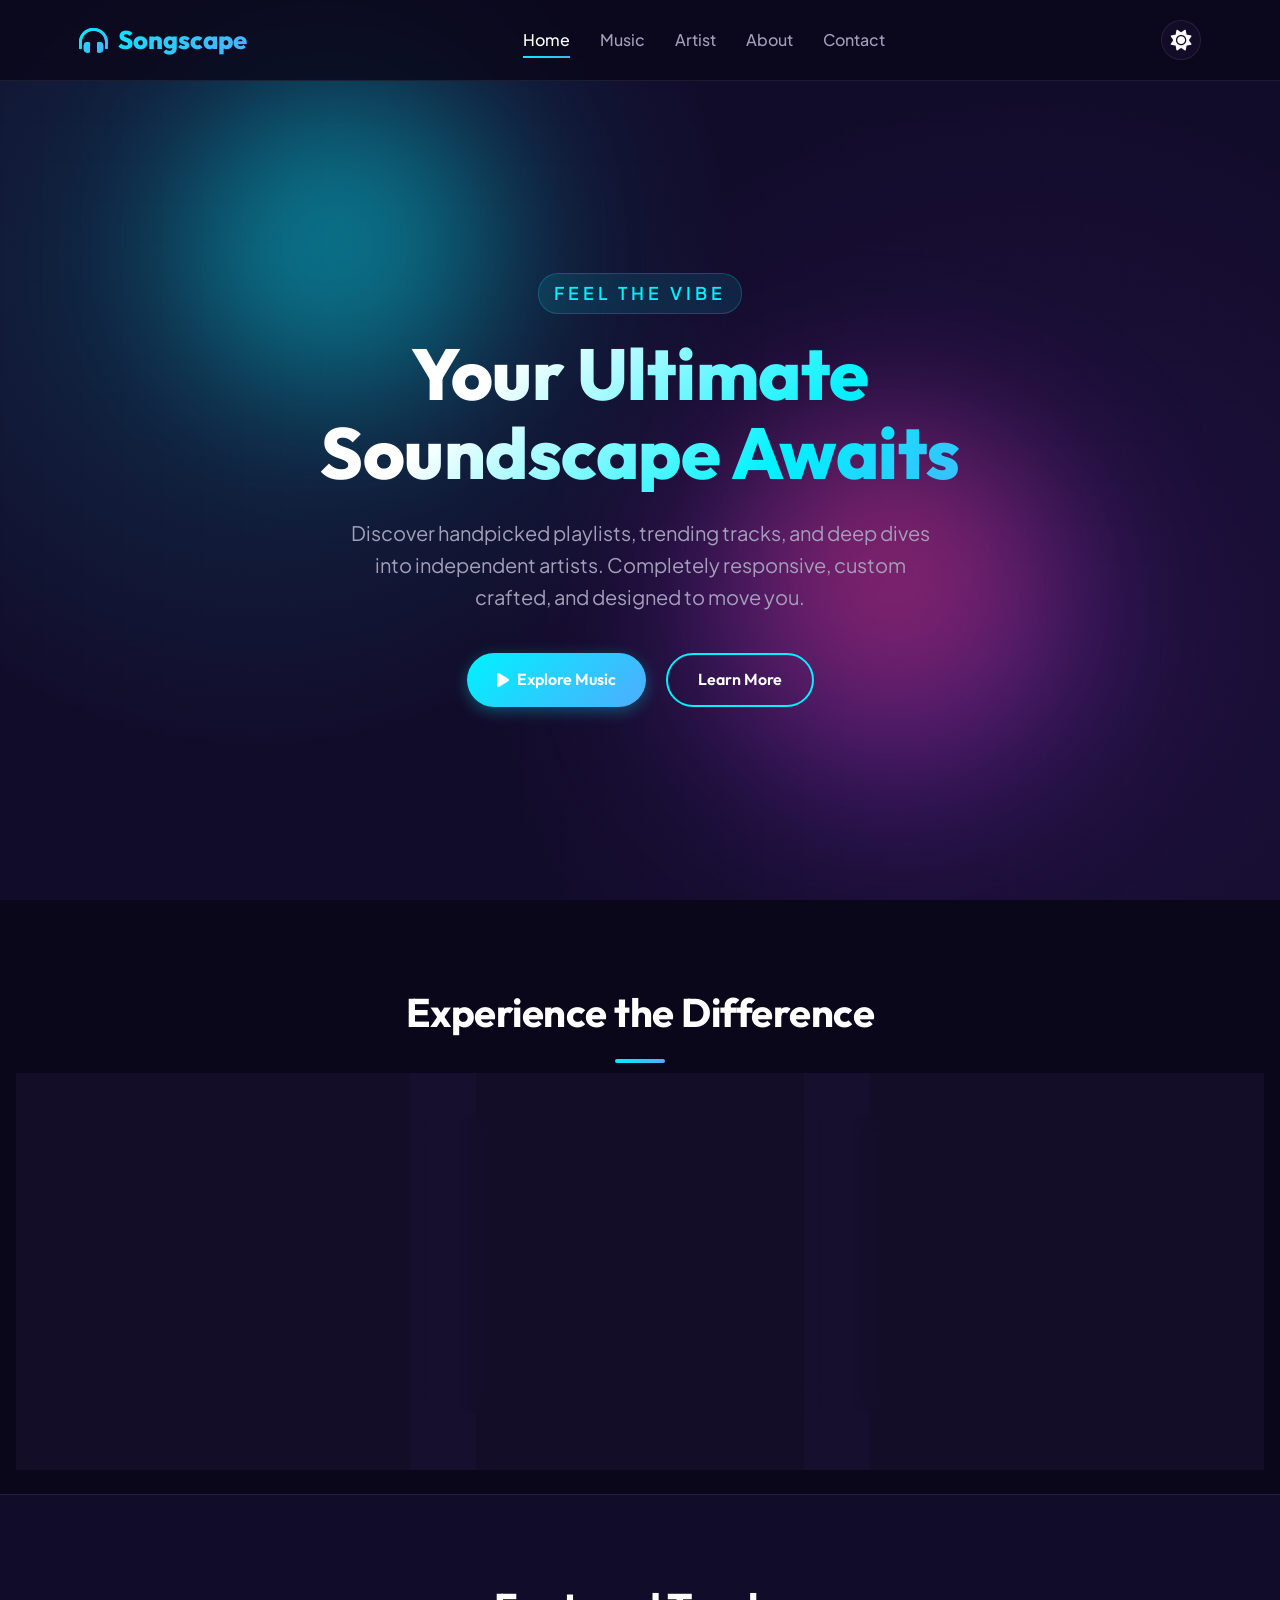
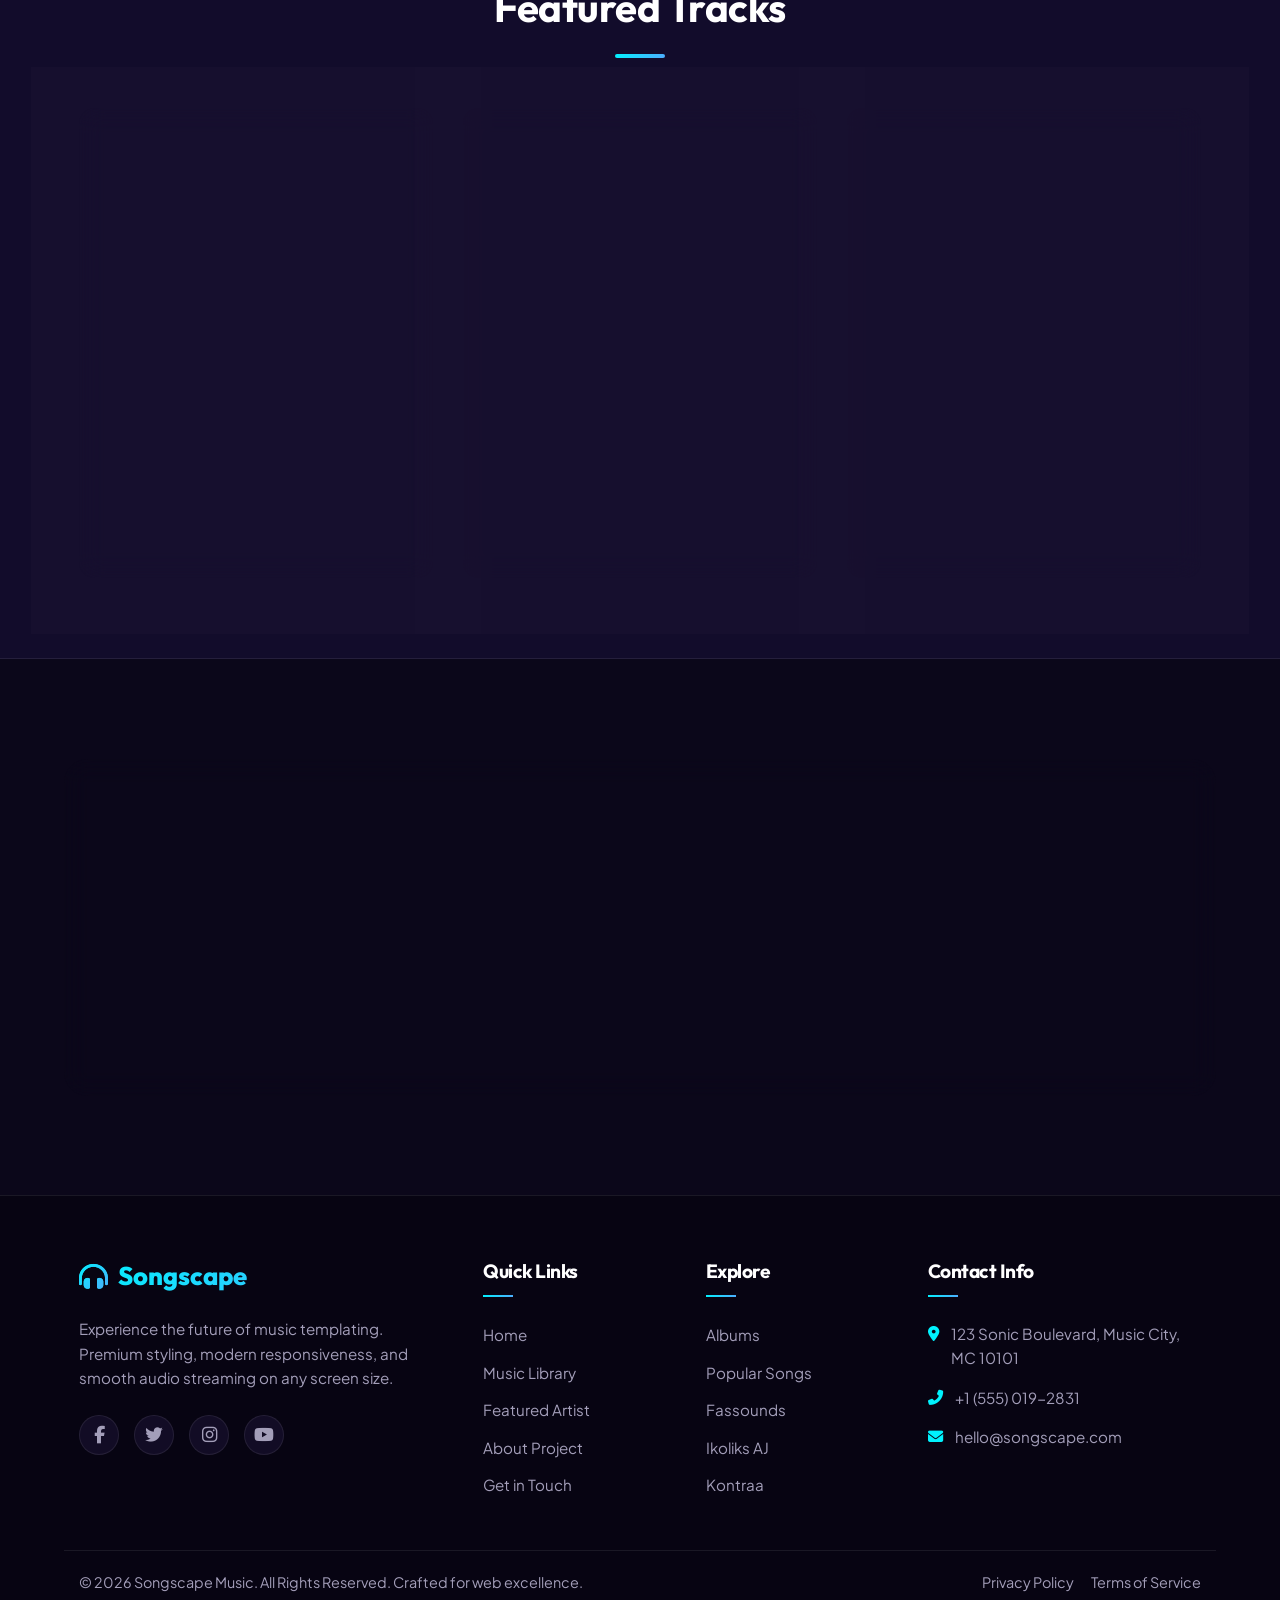
==== commit e7e08363: "music cover updated" ====
--- a/index.html
+++ b/index.html
@@ -146,7 +146,7 @@
                     <!-- Song Card 3 -->
                     <div class="featured-card glass-card">
                         <div class="featured-img-container">
-                            <img src="images/covers/ocean_breeze.jpg" alt="Water" onerror="this.src='https://images.unsplash.com/photo-1508700115892-45ecd05ae2ad?w=500&q=80'">
+                            <img src="images/covers/nebula_dream.jpg" alt="Water" onerror="this.src='https://images.unsplash.com/photo-1508700115892-45ecd05ae2ad?w=500&q=80'">
                             <div class="featured-overlay">
                                 <a href="music.html?play=3" class="play-hover-btn" aria-label="Play song">
                                     <i class="fas fa-play"></i>
